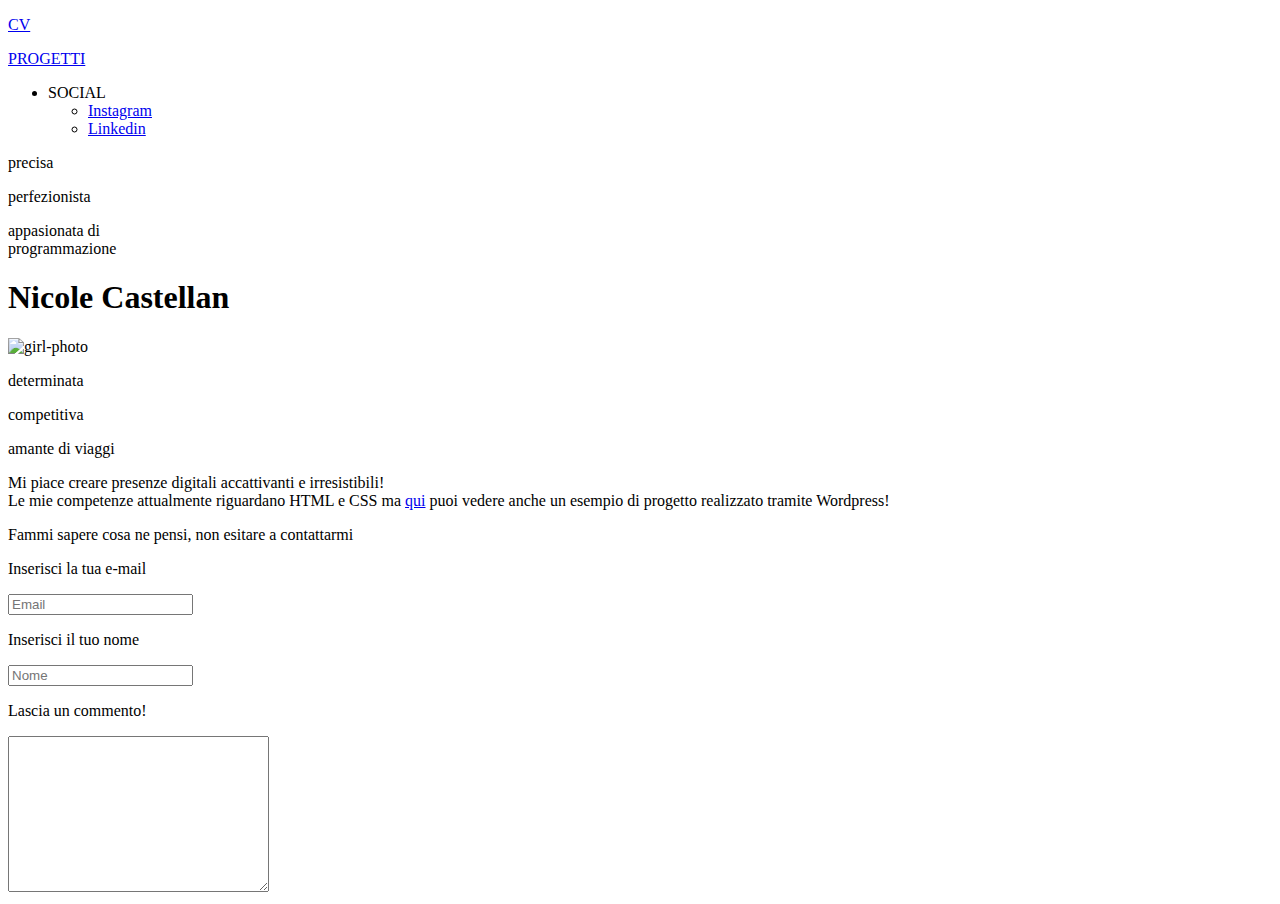
==== index.html @ 2b4604f1 "Add files via upload" ====
<!DOCTYPE html>
<html lang="en">
<head>
  <meta charset="UTF-8">
  <meta name="viewport" content="width=device-width, initial-scale=1.0">
  
  <title>Nicole Castellan</title>
</head>
<body>
  <link rel="stylesheet" href="cssFiles/stylesheet.css";>
  <div class="menu">
    <a href="cv.html">
    <p>CV</p>
  </a>

  <a href="progetti.html">
    <p>PROGETTI</p>
  </a>
  
  <nav>

     <ul>

     <li>SOCIAL
   
    <ul>
   
   <li><a href="https://www.instagram.com/castellannicole?igsh=ZnpocDE1cWx3eWkz&utm_source=qr">Instagram</a></li>
   
     <li><a href=" https://it.linkedin.com/in/nicole-castellan-b332532a6?trk=people-guest_people_search-card&original_referer=https%3A%2F%2Fwww.linkedin.com%2F">Linkedin</a></li>
  
    </ul>
   
     </li>
 
   
    </ul>
   
    </nav>
   

  
    
   
    

    
  </div>

  <div id="contenitore1">

  <div class="carattSx">
 
<div class="precisa">
<p>precisa</p>
</div>

<div class="perfezionista">
<p>perfezionista</p>
</div>

<div class="programmazione">
<p>appasionata di <br> programmazione</p>
</div>
  </div>
  

  <div class="foto">
    <h1>Nicole Castellan</h1>
   <img src="images/fotoProfilo.jpeg" alt="girl-photo">

  </div>


<div class="carattDx">
  <div class="determinata">
  <p>determinata</p>
  </div>

  <div class="competitiva">
  <p> competitiva </p>
  </div>  

  <div class="viaggi">
  <p>amante di viaggi</p>
  </div>
</div>

</div>


 <div class="contenitore">

  <div class="competenze">
 
  <p>Mi piace creare presenze digitali accattivanti e irresistibili! <br>
  Le mie competenze attualmente riguardano HTML e CSS ma <a href="https://nicolesitiweb.it/">qui</a> puoi vedere anche un esempio di progetto realizzato tramite Wordpress!
  </p>
</div>
  </div>

  <div class="form">
  <p>Fammi sapere cosa ne pensi, non esitare a contattarmi </p>
<form method="POST" action="mailto:io@me.te">
  <p>Inserisci la tua e-mail</p>
<input type="email" placeholder="Email" required>
<p>Inserisci il tuo nome</p>
<input type="text" placeholder="Nome" required>
<p>Lascia un commento!</p>
<textarea name="" id="" cols="30" rows="10"></textarea>

</form>


  </div>


  

</body>
</html>
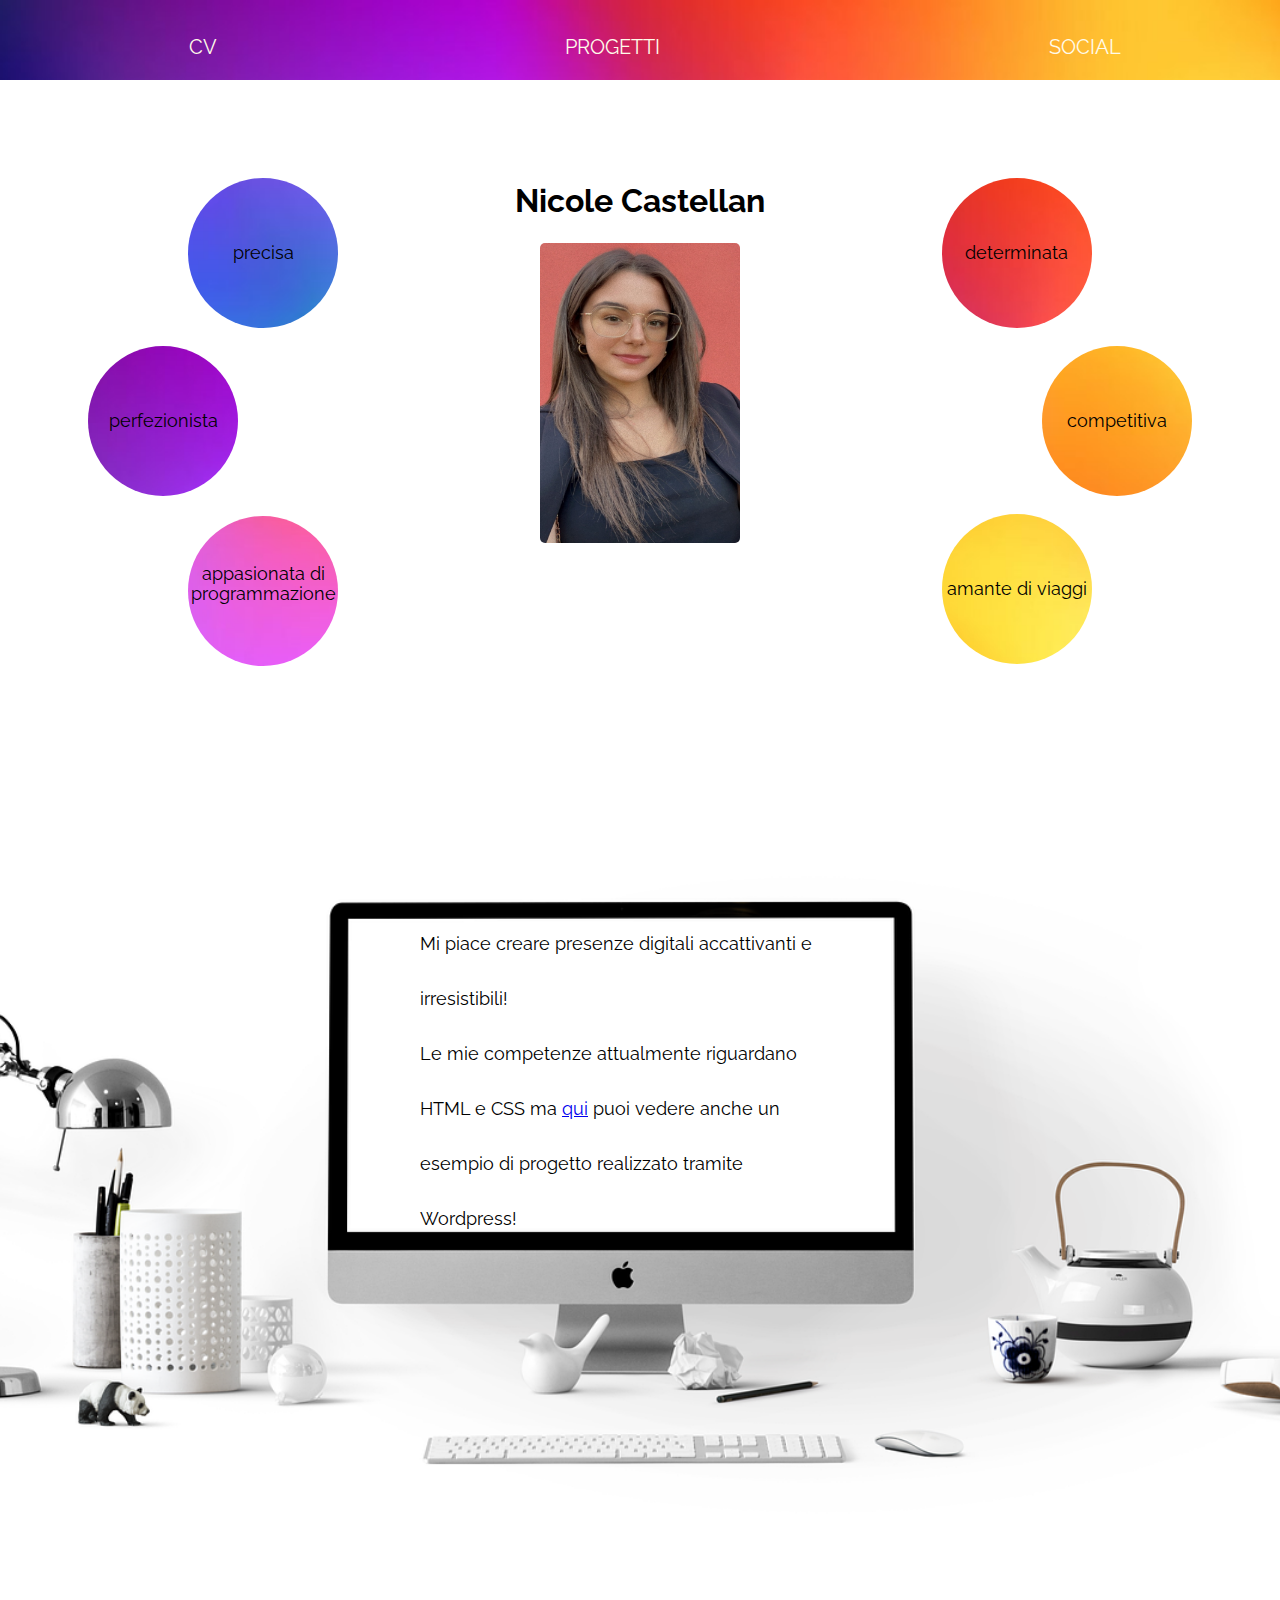
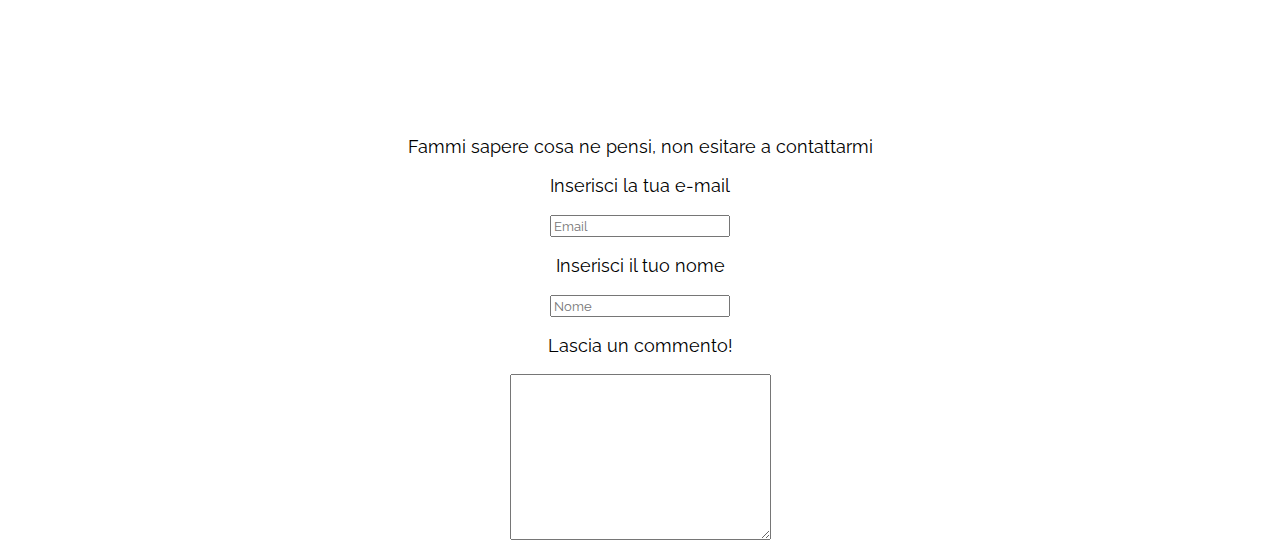
==== commit 0374e400: "Add files via upload" ====
--- a/index.html
+++ b/index.html
@@ -3,7 +3,9 @@
 <head>
   <meta charset="UTF-8">
   <meta name="viewport" content="width=device-width, initial-scale=1.0">
-  
+  <link rel="preconnect" href="https://fonts.googleapis.com">
+<link rel="preconnect" href="https://fonts.gstatic.com" crossorigin>
+<link href="https://fonts.googleapis.com/css2?family=Raleway:ital,wght@0,100..900;1,100..900&display=swap" rel="stylesheet" >
   <title>Nicole Castellan</title>
 </head>
 <body>
--- a/cssFiles/stylesheet.css
+++ b/cssFiles/stylesheet.css
@@ -0,0 +1,370 @@
+*{
+    font-family: "Raleway", sans-serif;
+    font-optical-sizing: auto;
+    font-weight: 100px;
+    font-style: normal;
+  }
+  
+  
+
+
+
+
+
+body {
+  margin: 0px;
+
+  }
+
+
+.menu {
+  padding: 15px;
+  display: flex;
+  text-align: center;
+  justify-content: space-around;
+  height: 50px;
+  width: 100%;
+  position: sticky;
+  background-image: url(../images/sfondo.jpg);
+  background-size: cover;
+  color: #FFFBE9;
+  font-size: 20px;
+  margin: 0px;
+  top: 0px;
+
+}
+.menu p{
+  display: inline-flex;
+  color: #FFFBE9;
+  text-align: center;
+  
+}
+
+.menu a:link, .menu a:visited {
+    text-decoration: none;
+    
+    background-color: transparent;
+    color: black;
+}
+a:hover, a:active {
+    text-decoration: none;
+    
+}
+
+nav {
+  display: inline-flex;
+ 
+}
+nav ul {
+  list-style: none;
+  
+}
+
+nav ul li {
+  display:inline-block;
+
+}
+
+nav ul li a {
+  display: block;
+  padding:1px 1px;
+  color:#333;
+  text-decoration: none;
+}
+
+
+nav ul li:hover > ul {
+  display: block;
+
+
+}
+
+nav ul ul {
+  display: none;
+  position: absolute;
+
+  
+}
+
+nav ul ul li {
+  display: block;
+  
+  
+}
+
+
+
+img {
+  width: 200px;
+  height: 300px;
+  border-radius: 5px;
+}
+
+#contenitore1{
+
+  margin-top: 80px;
+  display: flex;
+  justify-content: space-around;
+  text-align: center;
+  line-height: 150px;
+ 
+}
+
+.precisa, .programmazione, .perfezionista, .viaggi, .determinata, .competitiva {
+  background-repeat: no-repeat;
+  background-size: cover;
+  border-radius: 50%;
+  width: 150px;
+  height: 150px;
+  text-align: center;
+  color: #000000;
+  font-size: 18px;
+}
+
+.foto {
+
+  justify-content: space-around;
+  line-height: 40px;
+}
+
+.carattSx {
+
+  justify-content: space-around;
+  
+}
+
+.precisa{
+  margin-left: 100px;
+  background-image: url(../images/blu.jpg);
+}
+
+.perfezionista{
+  background-image: url(../images/viola.jpeg);
+}
+.programmazione {
+  background-image: url(../images/rosa.jpeg);
+  margin-left: 100px;
+  margin-top: 20px;
+  line-height: 20px;
+  padding-top: 30px;
+  width: 150px;
+  height: 120px;
+}
+.determinata {
+  background-image: url(../images/rosso.jpeg);
+}
+
+.viaggi{
+  background-image: url(../images/giallo.jpeg);
+}
+
+.competitiva {
+  margin-left: 100px;
+  background-image: url(../images/arancione.jpeg)
+}
+
+.carattDx{
+
+  justify-content: space-around;
+
+}
+
+
+
+.contenitore {
+ margin-top: 10px;
+ padding: 200px;
+ background-image: url(../images/schermo.jpg);
+ background-size: cover;
+ background-position: center;
+ background-color: #3A3845;
+max-width: 100%;
+
+ 
+}
+.competenze {
+  
+  margin-top: 40px;
+  margin-left: 25%;
+  margin-bottom: 250px;
+  line-height: 55px;
+  font-size: 18px;
+  
+  width: 400px;
+  
+}
+.form {
+  margin-top: 40px;
+  text-align: center;
+  font-size: 18px;
+}
+
+
+
+
+
+@media screen and (max-width: 410px) {
+
+
+  .menu{
+    margin: 0px;
+    max-width: 100%;
+    font-size: 18px;
+  }
+  #contenitore1{
+    
+    margin-top: 20px;
+   max-width: 100%;
+  }
+
+  .contenitore {
+    max-width:100%;
+    height: 100px;
+    background-size: cover;
+    background-position: center;
+  }
+  .competenze { 
+  margin-top: -90px;
+  font-size: 16px;
+  margin-left: -135px;
+  width: 290px;
+  line-height: 25px;
+  }
+
+  .precisa, .programmazione, .perfezionista, .viaggi, .determinata, .competitiva {
+    background-repeat: no-repeat;
+    background-size: cover;
+    border-radius: 50%;
+    width: 100px;
+    height: 100px;
+    text-align: center;
+    line-height: 90px;
+    color: #000000;
+    font-size: 15px;
+  }
+
+  img {
+    width: 130px;
+    height: 250px;
+    border-radius: 50px;
+    
+    
+  }
+
+
+.carattDx{
+  margin-top: 60px;
+margin-right: -12px;
+  justify-content: space-around;
+
+}
+
+.viaggi{
+ line-height: 110px;
+ height: 110px;
+  width: 115px;
+}
+
+.carattSx {
+  margin-top: 60px;
+  justify-content: space-around;
+  margin-left: 5px;
+ 
+}
+.precisa{
+  margin-left: 10px;
+  background-image: url(images/blu.jpg);
+}
+.programmazione {
+  
+  line-height: 15px;
+  height: 80px;
+  width: 115px;
+  margin-left: 5px;
+}
+.competitiva{
+  margin-left: 10px;
+}
+
+.form{
+  font-size: 15px;
+}
+}
+
+@media only screen and (min-width: 411px) and (max-width: 760px) {
+
+
+
+#contenitore1 {
+  
+  width: 700px;
+}
+  .menu {
+    width: 700px;
+  }
+  .contenitore {
+    width:300px;
+    height: 100px;
+    background-size: cover;
+    background-position: center;
+  }
+  .competenze { 
+  margin-top: -90px;
+  font-size: 16px;
+  margin-left: 15px;
+  width: 290px;
+  line-height: 25px;
+    
+  }
+
+}
+
+
+
+
+@media only screen and (min-width: 761px) and (max-width: 800px) {
+.menu {
+  max-width: 100%;
+}
+.contenitore {
+  max-width:100%;
+  height: 100px;
+  background-size: cover;
+  background-position: center;
+}
+.competenze { 
+margin-top: -90px;
+font-size: 16px;
+margin-left: 40px;
+width: 290px;
+line-height: 25px;
+  
+}
+}
+@media only screen and (min-width: 801px) and (max-width: 900px) {
+  .contenitore {
+    max-width:100%;
+    height: 100px;
+    background-size: cover;
+    background-position: center;
+  }
+  .competenze { 
+  margin-top: -90px;
+  font-size: 16px;
+  margin-left: 70px;
+  width: 290px;
+  line-height: 25px;
+    
+  }
+}
+
+@media only screen and (min-width: 901px) and(max-width: 1200px){
+
+  .contenitore {
+
+    max-width: 100%;
+    background-size: cover;
+    background-position: center;
+  }
+  
+}
